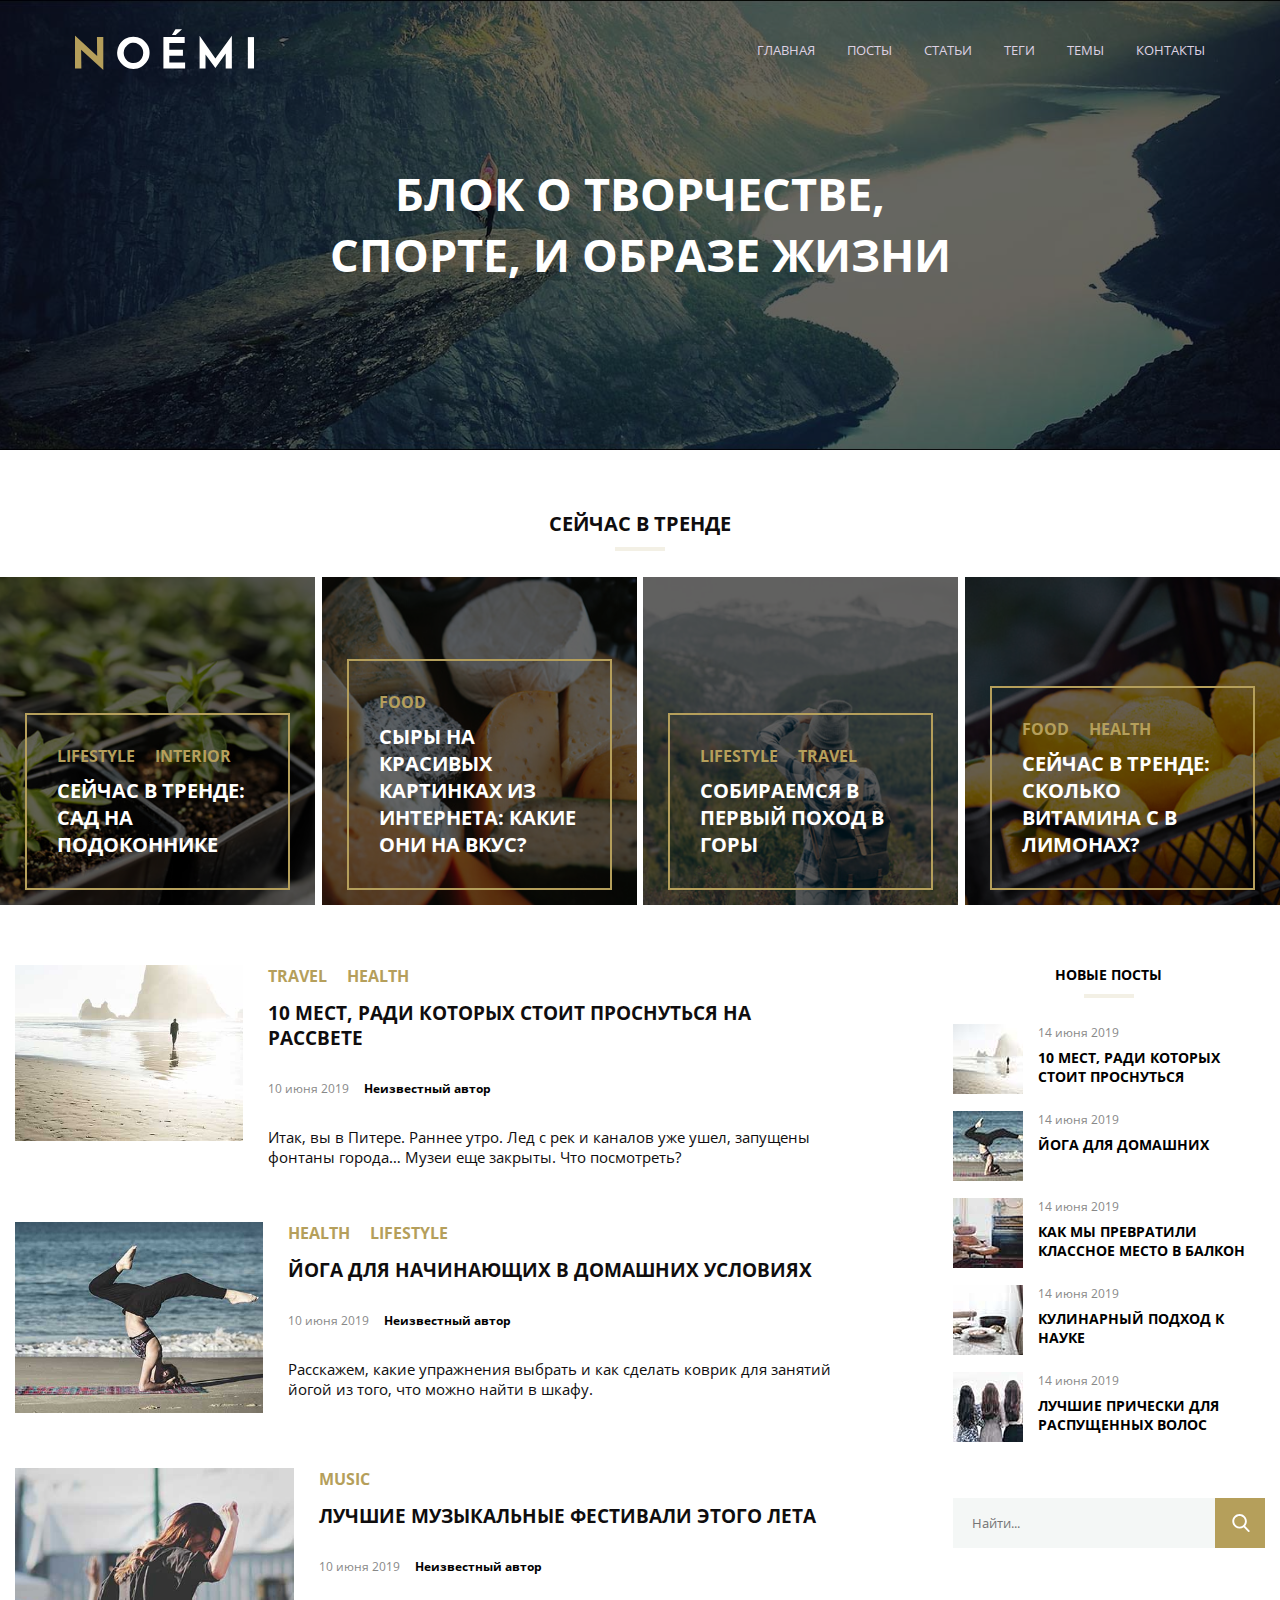
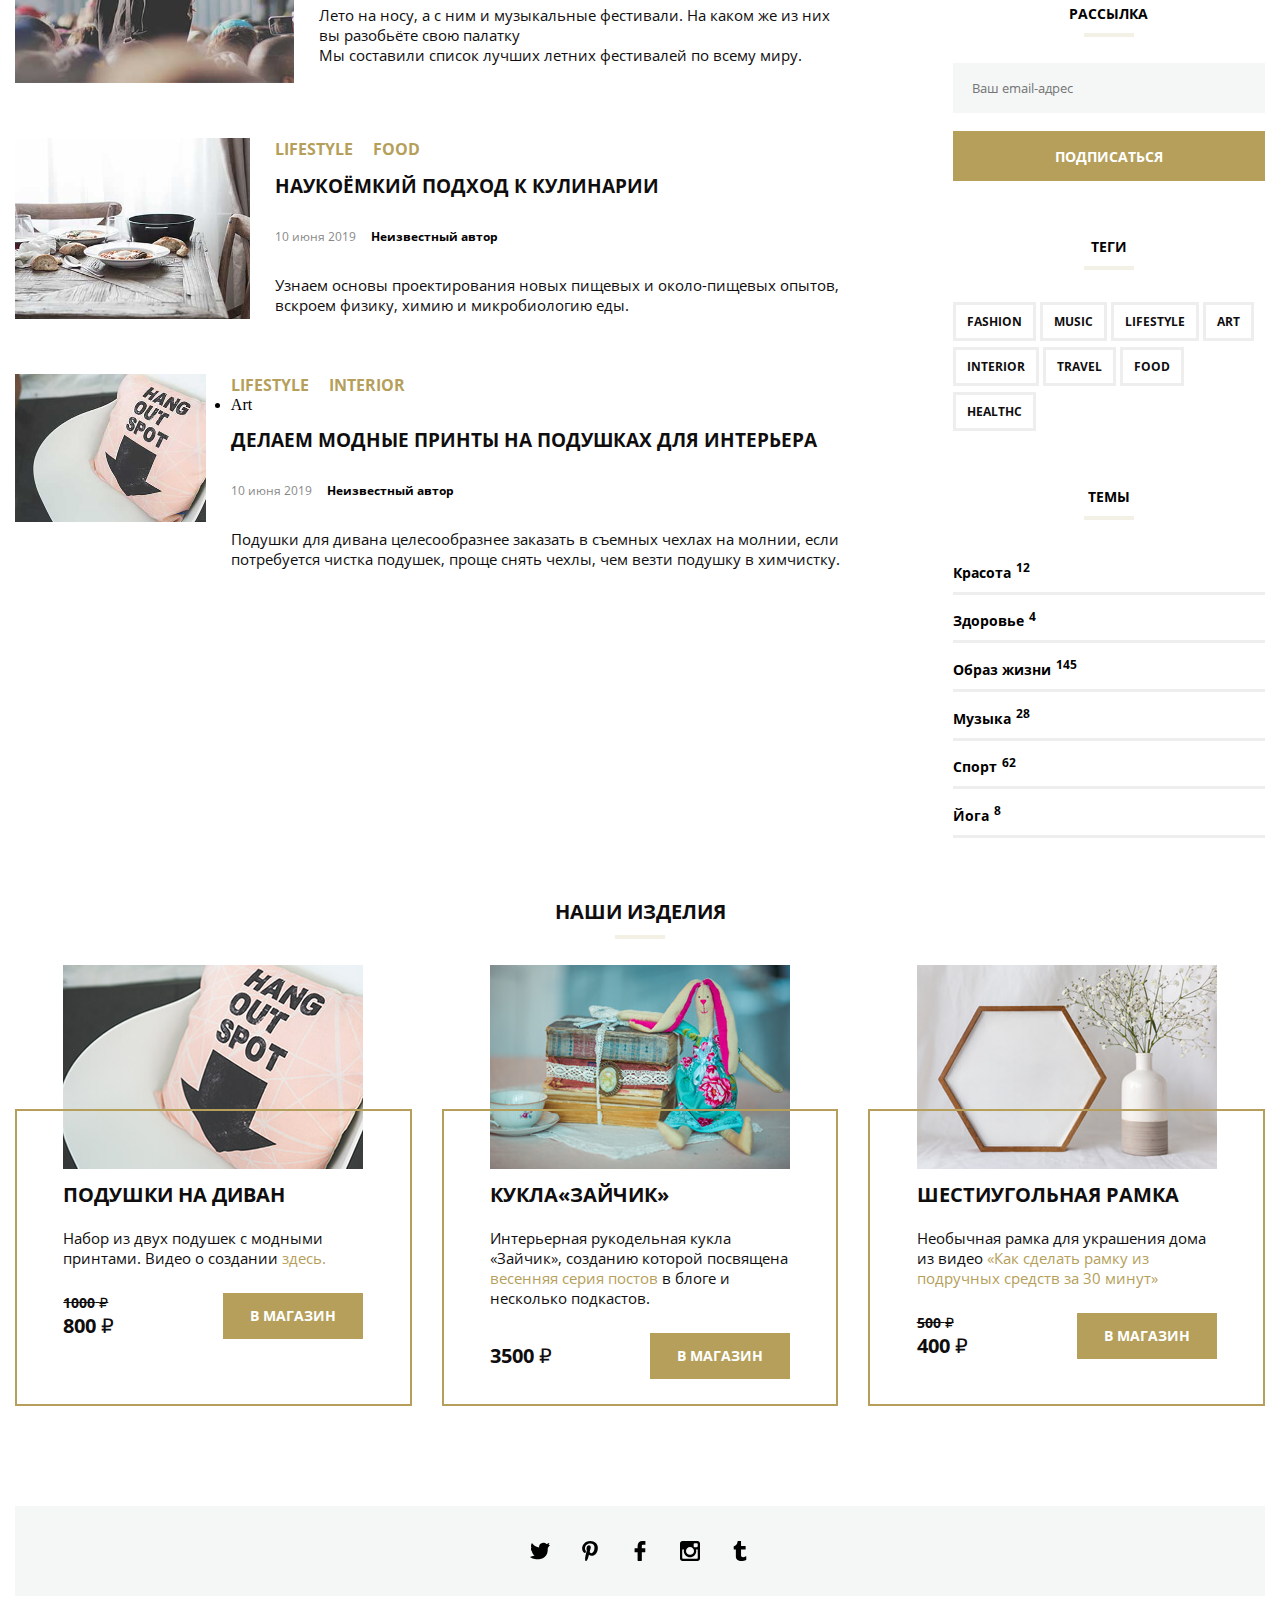
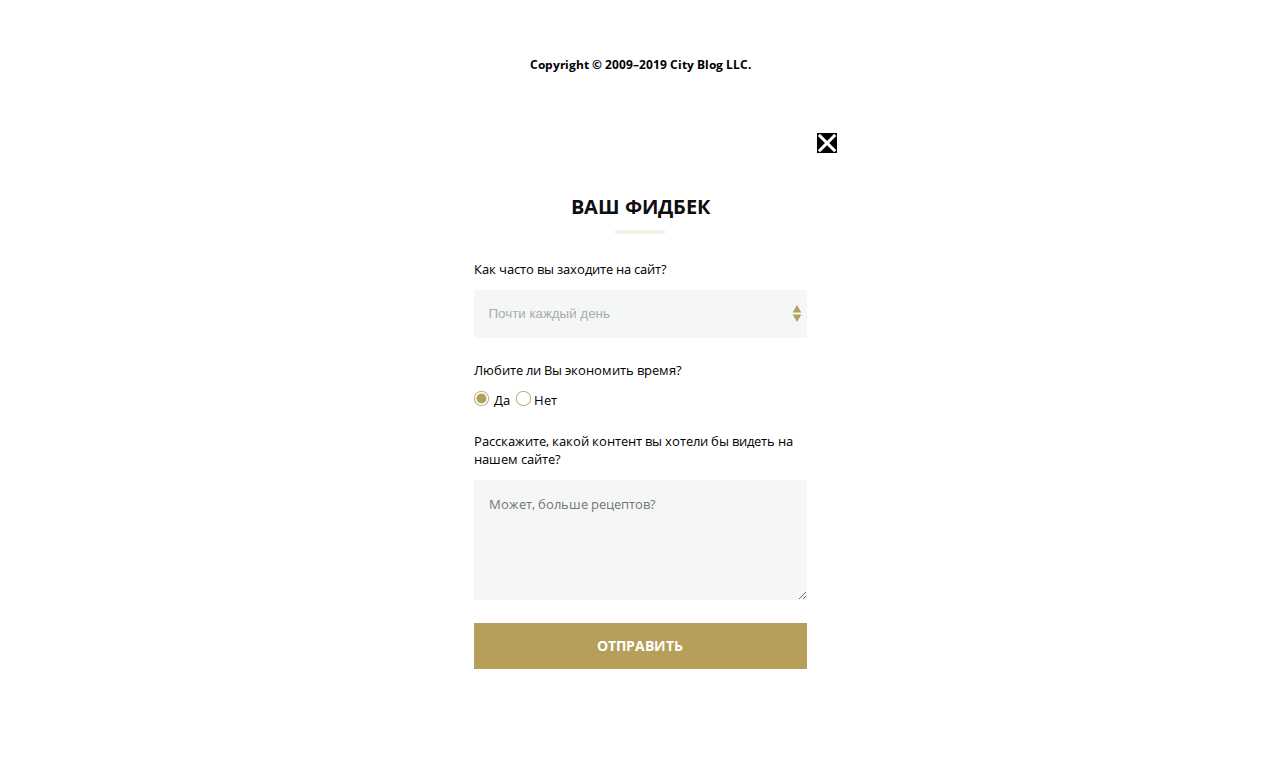
==== диплом 2/index.html @ 2583f7c3 "mq-diplom" ====
<!DOCTYPE html>
<html lang="en">
<head>
  <meta charset="UTF-8">
  <meta name="viewport" content="width=device-width, initial-scale=1.0">
  <title>Diplom-mq</title>
  <link rel="stylesheet" href="css/style.css">
</head>
<body>
  <header class="header">
    <div class="container">
      <div class="container-menu">
        <img src="svg/noemi-logo.svg" class="header-logo" alt>
        <nav class="menu">


          <ul class="menu-list">
            <li class="menu-list-item">
              <a class="menu-link" href="#0">Главная</a>
            </li>
            <li class="menu-list-item">
              <a class="menu-link" href="#0">Посты</a>
            </li>
            <li class="menu-list-item">
              <a class="menu-link" href="#0">Статьи</a>
            </li>
            <li class="menu-list-item">
              <a class="menu-link" href="#0">Теги</a>
            </li>
            <li class="menu-list-item">
              <a class="menu-link" href="#0">Темы</a>
            </li>
            <li class="menu-list-item">
              <a class="menu-link" href="#0">Контакты</a>
            </li>
          </ul>
                    <button class="hamb" type="button">
            <span class="hamb-line"></span>
            гамбургер
          </button>
          <button class="close" type="button">close</button>
        </nav>
      </div>
      <h1 class="header-title">Блок о творчестве, спорте, и образе жизни</h1>
    </div>
  </header>
  <div class="page">
    <section class="section-trends">
      <header class="section-header-trends">
        <h2 class="title section-title">Сейчас в тренде</h2>
      </header>
      <div class="section-body">
        <article class="trend trend-one">
          <div class="content-trends">
            <header class="frame-trends">
              <ul class="category">
                <li class="category-item"><a href="#0">Lifestyle</a></li>
                <li class="category-item"><a href="#0">Interior</a></li>
              </ul>
              <h3 class="title-trends"><a href="#0">Сейчас в тренде: сад на подоконнике</a></h3>
            </header>
          </div>
        </article>
        <article class="trend trend-two">
          <div class="content-trends">
            <header class="frame-trends">
              <ul class="category">
                <li class="category-item"><a href="#0">Food</a></li>
              </ul>
              <h3 class="title-trends"><a href="#0">Сыры на красивых картинках из интернета: какие они на вкус?</a></h3>
            </header>
          </div>
        </article>
        <article class="trend trend-three">
          <div class="content-trends">
            <header class="frame-trends">
              <ul class="category">
                <li class="category-item"><a href="#0">Lifestyle</a></li>
                <li class="category-item"><a href="#0">Travel</a></li>
              </ul>
              <h3 class="title-trends"><a href="#0">Собираемся в первый поход в горы</a></h3>
            </header>
          </div>
        </article>
        <article class="trend trend-four">
          <div class="content-trends">
            <header class="frame-trends">
              <ul class="category">
                <li class="category-item"><a href="#0">Food</a></li>
                <li class="category-item"><a href="#0">Health</a></li>
              </ul>
              <h3 class="title-trends"><a href="#0">Сейчас в тренде: сколько витамина с в лимонах?</a></h3>
            </header>
          </div>
        </article>
      </div>
    </section>
    <div class="container-main container">
    <main class="main">
      <div class="list-posts">
        <article class="post">
          <div class="post-thumb">
            <img src="images/last-post1.jpg" alt="Отдых">
          </div>
          <div class="content">
            <header class="frame">
              <ul class="category">
                <li class="category-item"><a href="#0">Travel</a></li>
                <li class="category-item"><a href="#0">Health</a></li>
              </ul>
              <h3 class="article-title"><a href="#0">10 мест, ради которых стоит проснуться на рассвете</a></h3>
              <div class="frame-data"><time datetime="2019-06-10">10 июня 2019</time>
                <address class="article-author">Неизвестный автор</address>
              </div>
            </header>
            <div class="information">
              <p> Итак, вы в Питере. Раннее утро. Лед с рек и каналов уже ушел, запущены фонтаны города… Музеи еще закрыты. Что посмотреть?
              </p>
            </div>
          </div>
        </article>
        <article class="post">
          <div class="post-thumb">
            <img src="images/last-post2.jpg" alt="Йога">
          </div>
          <div class="content">
            <header class="frame">
              <ul class="category">
                <li class="category-item"><a href="#0">Health</a></li>
                <li class="category-item"><a href="#0">Lifestyle</a></li>
              </ul>
              <h3 class="article-title"><a href="#0">Йoга для начинающих в домашних условиях</a></h3>
              <div class="frame-data"><time datetime="2019-06-10">10 июня 2019</time>
                <address class="article-author">Неизвестный автор</address>
              </div>
            </header>
            <div class="information">
              <p> Расскажем, какие упражнения выбрать и как сделать коврик для занятий йогой из того, что можно найти в шкафу.
              </p>
            </div>
          </div>
        </article>
        <article class="post">
          <div class="post-thumb">
            <img src="images/last-post3.jpg" class="main-img" alt="Фестивали">
          </div>
          <div class="content">
            <header class="frame">
              <ul class="category">
                <li class="category-item"><a href="#0">Music</a></li>
              </ul>
              <h3 class="article-title"><a href="#0">Лучшие музыкальные фестивали этого лета</a></h3>
              <div class="frame-data"><time datetime="2019-06-10">10 июня 2019</time>
                <address class="article-author">Неизвестный автор</address>
              </div>
            </header>
            <div class="information">
              <p> Лето на носу, а с ним и музыкальные фестивали. На каком же из них вы разобьёте свою палатку
              </p>
              <p>Мы составили список лучших летних фестивалей по всему миру.</p>
            </div>
          </div>
        </article>
        <article class="post">
          <div class="post-thumb">
            <img src="images/last-post4.jpg" alt="Кулинария">
          </div>
          <div class="content">
            <header class="frame">
              <ul class="category">
                <li class="category-item"><a href="#0">Lifestyle</a></li>
                <li class="category-item"><a href="#0">Food</a></li>
              </ul>
              <h3 class="article-title"><a href="#0">Наукоёмкий подход к кулинарии</a></h3>
              <div class="frame-data"><time datetime="2019-06-10">10 июня 2019</time>
                <address class="article-author">Неизвестный автор</address>
              </div>
            </header>
            <div class="information">
              <p> Узнаем основы проектирования новых пищевых и около-пищевых опытов, вскроем физику, химию и микробиологию еды.
              </p>
            </div>
          </div>
        </article>
        <article class="post">
          <div class="post-thumb">
            <img src="images/last-post5.jpg" alt="Принты">
          </div>
          <div class="content">
            <header class="frame">
              <ul class="category">
                <li class="category-item"><a href="#0">Lifestyle</a></li>
                <li class="category-item"><a href="#0">Interior</a></li>
                <li ><a href="#0">Art</a></li>
              </ul>
              <h3 class="article-title"><a href="#0">Делаем модные принты на подушках для интерьера</a></h3>
              <div class="frame-data"><time datetime="2019-06-10">10 июня 2019</time>
                <address class="article-author">Неизвестный автор</address>
              </div>
            </header>
            <div class="information">
              <p> Подушки для дивана целесообразнее заказать в съемных чехлах на молнии, если потребуется чистка подушек, проще снять чехлы, чем везти подушку в химчистку.
              </p>
            </div>
          </div>
        </article>
      </div>
    </main>
    <aside class="sidebar">
      <div class="latest-post">
        <section class="last-posts">
          <h2>Новые посты</h2>
          <article class="last-post">
            <div class="post-img"> 
              <img src="images/2.jpg" alt="10 мест">
            </div>
            <div class="post-content">
              <div class="data-post"><time datetime="2019-06-14">14 июня 2019</time></div>
              <h3><a href="#0">10 мест, ради которых стоит проснуться</a></h3>
            </div>
          </article>
          <article class="last-post">
            <div class="post-img"> 
              <img src="images/151.jpg" alt="йога">
            </div>
            <div class="post-content">
              <div class="data-post"><time datetime="2019-06-14">14 июня 2019</time></div>
              <h3><a href="#0">Йога для домашних</a></h3>
            </div>
          </article>
          <article class="last-post">
            <div class="post-img">
              <img src="images/45.jpg" alt="балкон">
            </div>
            <div class="post-content">
              <div class="data-post"><time datetime="2019-06-14">14 июня 2019</time></div>
              <h3><a href="#0">как мы превратили классное место в балкон</a></h3>
            </div>
          </article>
          <article class="last-post">
            <div class="post-img">
              <img src="images/501.jpg" alt="кулинария">
            </div>
            <div class="post-content">
              <div class="data-post"><time datetime="2019-06-14">14 июня 2019</time></div>
              <h3><a href="#0">Кулинарный подход к науке</a></h3>
            </div>
          </article>
          <article class="last-post">
            <div class="post-img">
              <img src="images/7.jpg" alt="прически">
            </div>
            
            <div class="post-content">
              <div class="data-post"><time datetime="2019-06-14">14 июня 2019</time></div>
              <h3><a href="#0">Лучшие прически для распущенных волос</a></h3>
            </div>
          </article>
          <div class="widgets">
            <form class="button-search">
              <div class="button-search-one">
                <label class="field-group">
                  <span class="visually-hidden">
                    Поиск
                  </span>
                  <input class="field" type="search" placeholder="Найти..." required>
                </label>
              </div>
              <div class="button-search-one form-actions">
                <button class="button" type="submit"><span class="visually-hidden">Поиск</span></button>
              </div>
            </form>
          </div>
        </section>
        <section class="subscribe">
          <h2>Рассылка</h2>
          <form class="button-subscribe">
            <div class="button-subscribe-email">
              <label class="field-group">
                <span class="visually-hidden">
                  Введите электронную почту и подпишитесь!
                </span>
                <input type="email" class="field-email" placeholder="Ваш email-адрес" required>
              </label>
            </div>
            <div class="button-subscribe-email form-actions">
              <button class="submit">Подписаться<span class="visually-hidden">Подписаться</span></button>
            </div>
          </form>
        </section>
        <section class="tags">
          <h2>Теги</h2>
          <ul class="tags-list">
            <li class="tag-item"><a class="tag" href="#0">fashion</a></li>
            <li class="tag-item"><a class="tag" href="#0">music</a></li>
            <li class="tag-item"><a class="tag" href="#0">lifestyle</a></li>
            <li class="tag-item"><a class="tag" href="#0">art</a></li>
            <li class="tag-item"><a class="tag" href="#0">interior</a></li>
            <li class="tag-item"><a class="tag" href="#0">travel</a></li>
            <li class="tag-item"><a class="tag" href="#0">food</a></li>
            <li class="tag-item"><a class="tag" href="#0">healthc</a></li>
          </ul>
        </section>
        <section class="categories">
          <h2>темы</h2>
          <ul class="categories-list">
            <li class="categories-list-item">
              <a class="categories-link" href="#0">Красота<sup>12</sup></a>
            </li>
            <li class="categories-list-item">
              <a class="categories-link" href="#0">Здоровье<sup>4</sup></a>
            </li>
            <li class="categories-list-item">
              <a class="categories-link" href="#0">Образ жизни<sup>145</sup></a>
            </li>
            <li class="categories-list-item">
              <a class="categories-link" href="#0">Музыка<sup>28</sup></a>
            </li>
            <li class="categories-list-item">
              <a class="categories-link" href="#0">Спорт<sup>62</sup></a>
            </li>
            <li class="categories-list-item">
              <a class="categories-link" href="#0">Йога<sup>8</sup></a>
            </li>
          </ul>
        </section>
      </div>
    </aside>
    </div>
    <div class="shop-bar">
      <section class="section">
        <header class="section-header">
        <h2 class="title section-title">Наши изделия</h2>
        </header>
        <div class="section-shops container">
          <article class="shop">
            <picture class="img-shop">
              <source srcset="images/shop-item-mobile1.jpg" media="(max-width: 768px)"> 
              <source srcset="images/shop-item-tablet1.jpg" media="(max-width: 1199px)">
              <img class="shop-picture" src="images/shop-item-desk1.jpg" alt="Подушки">
            </picture>
            <div class="frame-shop">
              <div class="shop-body">
                <div class="shop-content">
                  <h3 class="shop-title">Подушки на диван</h3>
                  <div class="shop-information">
                    <p>Набор из двух подушек с модными принтами. Видео о создании <a class="shop-description" href="#0">здесь.</a></p>
                  </div>
                </div>
                <footer class="shop-footer">
                  <div class="shop-prices">
                    <div class="shop-price-old">
                      <span class="shop-price-value">1000</span>
                      <span class="shop-rub">₽</span>
                    </div>
                    <div class="shop-price">
                      <span class="shop-price-value">800</span>
                      <span class="shop-rub">₽</span>
                    </div>
                  </div>
                  <button class="shop-button" type="button">В магазин</button> 
                </footer>
              </div>
            </div>
          </article>
          <article class="shop">
            <picture class="img-shop">
              <source srcset="images/shop-item-mobile2.jpg" media="(max-width: 768px)">
              <source srcset="images/shop-item-tablet2.jpg" media="(max-width: 1199px)">
              <img  class="shop-picture" src="images/shop-item-desk2.jpg" alt="Кукла">
            </picture>
            <div class="frame-shop">
              <div class="shop-body">
                <div class="shop-content">
                  <h3 class="shop-title">Кукла«Зайчик»</h3>
                  <div class="shop-information">
                    <p>Интерьерная рукодельная кукла «Зайчик», созданию которой посвящена <a class="shop-description" href="#0">весенняя серия постов</a> в блоге и несколько подкастов.</p>
                  </div>
                </div>
                <footer class="shop-footer">
                  <div class="shop-prices">
                    <div class="shop-price">
                      <span class="shop-price-value">3500</span>
                      <span class="shop-rub">₽</span>
                    </div>
                  </div>
                  <button class="shop-button" type="button">В магазин</button> 
                </footer>
              </div>
            </div>
          </article>
          <article class="shop">
            <picture class="img-shop">
              <source srcset="images/shop-item-mobile3.jpg" media="(max-width: 768px)">
              <source srcset="images/shop-item-tablet3.jpg" media="(max-width: 1199px)">
              <img src="images/shop-item-desk3.jpg" alt="Рамка">
            </picture>
            <div class ="frame-shop">
              <div class="shop-body">
                <div class="shop-content">
                  <h3 class="shop-title">Шестиугольная рамка</h3>
                  <div class="shop-information">
                    <p>Необычная рамка для украшения дома из видео <a class="shop-description" href="#0">«Как сделать рамку из подручных средств за 30 минут»</a></p>
                </div>
              </div>
                <footer class="shop-footer">
                  <div class="shop-prices">
                    <div class="shop-price-old">
                      <span class="shop-price-value">500</span>
                      <span class="shop-rub">₽</span>
                    </div>
                    <div class="shop-price">
                      <span class="shop-price-value">400</span>
                      <span class="shop-rub">₽</span>
                    </div>
                  </div>
                  <button class="shop-button" type="button">В магазин</button> 
                </footer>
              </div>
            </div>
          </article>
        </div>
      </section>
  </div>
  <footer class="footer-bar container">
    <address class="kontact">
      <ul class="socials">
        <li class="socials-item">
          <a href="#0" class="socials-link socials-link-twitter">
            <span class="socials-link-text">twitter</span>
          </a>
        </li>
        <li class="socials-item">
          <a href="#0" class="socials-link socials-link-painterest">
            <span class="socials-link-text">painterest</span>
          </a>
        </li>
        <li class="socials-item">
          <a href="#0" class="socials-link socials-link-facebook">
            <span class="socials-link-text">facebook</span>
          </a>
        </li>
        <li class="socials-item">
          <a href="#0" class="socials-link socials-link-instagram">
            <span class="socials-link-text">instagram</span>
          </a>
        </li>
        <li class="socials-item">
          <a href="#0" class="socials-link socials-link-tumblr">
            <span class="socials-link-text">tumblr</span>
          </a>
        </li>
      </ul>
    </address>
    <div class="sait">
      <span class="info-sait">Copyright © 2009–2019 City Blog LLC.</span>
    </div>
  </footer>
  <script src="script.js"></script>
  <div class="popup">
    <header>
      <h2 class="title section-title">Ваш фидбек</h2>
    </header>
    <form class="form">
      <div class="form-group">
        <label class="select-group">
          <span class="field-label">Как часто вы заходите на сайт?</span>
          <select class="select-item">
            <option value="every" selected>Почти каждый день</option>
            <option class="visually-hidden" value="rarely">Редко</option>
            <option value="never">Никогда</option> 
          </select>
        </label>
      </div>
      <div class="form-group">
          <span class="field-label">Любите ли Вы экономить время?</span>
          <label class="agree">Да<input  class="visually-hidden" type="radio" name="time" value="yes" checked></label> 
          <label class="desagree">Нет<input class="visually-hidden" type="radio" name="time" value="no"></label>
      </div>
      <div class="form-group">
        <label class="field-group">
          <span class="field-label">Расскажите, какой контент вы хотели бы видеть на нашем сайте?</span>
          <textarea class="field-input textarea" placeholder="Может, больше рецептов?" required></textarea>
        </label>
      </div>
      <div class="form-group form-actions">
        <button class="button-popup button-submit" type="submit">Отправить</button>
      </div>
    </form>
  </div>
</body>
</html>
---- диплом 2/css/style.css ----
* {
  box-sizing: border-box;
}

@font-face {
  font-family: opensans-bold;
  src: url(../fonts/OpenSans-Bold.ttf), url(../fonts/OpenSans-Bold.woff), url(../fonts/OpenSans-Bold.woff2);
  font-weight: 400;
  font-style: normal;
}

@font-face {
  font-family: opensans-regular;
  src: url(../fonts/OpenSans-Regular.ttf), url(../fonts/OpenSans-Regular.woff), url(../fonts/OpenSans-Regular.woff2);
  font-weight: 400;
  font-style: normal;
}

a {
  color: inherit;
  text-decoration: none;
}

body {
  margin: 0;
}

img {
  display: block;
  height: auto;
  max-width: 100%;
}

ul {
  padding-left: 0;
  margin: 0;
  padding-top: 0;
}



/* header */

.header {
  background-image: url(../images/banner-bg.jpg);
  background-repeat: no-repeat;
  background-position: center center;
  background-size: cover;
  position: relative;
  min-height: 450px;
  padding-top: 29px;
  color: #ffffff;
}

.container {
  max-width: 1660px;
  margin: 0 auto;
}

.header::after {
  content: "";
  position: absolute;
  left: 0;
  right: 0;
  top: 0;
  bottom: 0;
  background-color: #000000;
  opacity: 0.60;
}

.container-menu {
  padding-left: 20px;
  padding-right: 20px;
  margin-left: auto;
  margin-right: auto;
  display: flex;
  flex-wrap: wrap;
  justify-content: space-between;
  align-items: center;
  position: relative;
  z-index: 999;
  max-width: 1170px;
}

.header-title {
  padding-top: 63px;
  margin-left: auto;
  margin-right: auto;
  text-align: center;
  text-transform: uppercase;
  font-family: opensans-bold, Arial, sans-serif;
  position: relative;
  z-index: 999;
  font-size: 45px;
  width: 686px;
  color: #ffffff;
}

.header-logo {
  width: 179px;
  height: 41px;
}

.menu-list-item:nth-child(n + 2) {
  margin-left: 32px;
}

.menu-list {
  display: flex;
  flex-wrap: wrap;
  list-style-type: none;
}

.menu-link {
  text-decoration: none;
  color: #ded2e4;
  font-size: 13px;
  font-family: opensans-regular, Arial, sans-serif;
  text-transform: uppercase;
}

.menu-link:hover {
  text-decoration: underline;
}

/* trends */

.section-body {
  display: flex;
  flex-wrap: wrap;
  padding: 0;
  max-width: 100%;
}

.section-title {
  text-transform: uppercase;
  text-align: center;
  justify-content: center;
  align-items: center;
  margin: 0;
  margin-bottom: 40px;
  position: relative;
  font-family: opensans-bold, Arial, sans-serif;
  font-size: 20px;
  color: #0f0d0e;
  font-family: opensans-bold, Arial, sans-serif;
}

.trend {
  position: relative;
  box-sizing: border-box;
  max-width: 100%;
  background-color: rgb(255, 255, 255);
  background-size: cover;
  background-repeat: no-repeat;
  background-position: center center;
  min-height: 328px;
}

.content-trends {
  position: absolute;
  bottom: 0;
}

.frame-trends {
  position: relative;
  z-index: 999;
  box-sizing: border-box;
  border: 2px solid #b59f5b;
  padding: 30px;
  margin: auto 25px 15px 25px;

}

.title-trends {
  display: inline-block;
  list-style-type: none;
  text-transform: uppercase;
  margin: 0;
  padding-top: 10px;
  color: #ffffff;
  font-size: 20px;
  font-family: opensans-bold, Arial, sans-serif;
}

.section-title {
  padding-top: 60px;
  font-size: 20px;
}



.trend-one {
  background-image: url(../images/trend1.jpg);
}

.trend-two {
  background-image: url(../images/trend2.jpg);
}

.trend-three {
  background-image: url(../images/trend3.jpg);
}

.trend-four {
  background-image: url(../images/trend4.jpg);
}

.trend::after {
  content: "";
  position: absolute;
  left: 0;
  right: 0;
  top: 0;
  bottom: 0;
  background-color: #000000;
  opacity: 0.60;
}



/* post-list */

.container {
  margin: 0 auto;
}

.container-main {
  display: flex;
  padding-top: 60px;
}

.main {
  flex: 1;
  margin-right: 110px;
}

.post {
  display: flex;
}

.category-item:nth-child(n+2) {
  margin-left: 16px;
}

.category-item {
  display: inline-block;
  list-style-type: none;
  text-transform: uppercase;
  color: #b59f5b;
  font-family: opensans-bold, Arial, sans-serif;
}

.category-item:hover {
  text-decoration: underline;
}

.article-title {
  text-transform: uppercase;
  color: #0f0d0e;
  font-family: opensans-bold, Arial, sans-serif;
  margin: 0;
  padding-top: 13px;
  padding-bottom: 30px;
}

.article-title:hover {
  color: #b59f5b;
}

.frame-data {
  display: flex;
  font-size: 12px;
  padding-bottom: 30px;
}

time {
  color: #888888;
  font-family: opensans-regular, Arial, sans-serif;
}

.article-author {
  font-style: normal;
  margin-left: 15px;
  font-family: opensans-bold, Arial, sans-serif;
}

p {
  margin-top: 0;
  margin-bottom: 0;
  color: #0f0d0e;
  font-size: 15px;
  font-family: opensans-regular, Arial, sans-serif;
}

/* sidebar */

.sidebar {
  width: 25%;
}

.last-post {
  display: flex;
}

.last-post:not(:last-child) {
  margin-bottom: 17px;
}

.post-img {
  margin-right: 15px;
}

.post-content {
  flex: 1;
}

.last-posts>h2,
.subscribe>h2,
.tags>h2,
.categories>h2 {
  text-transform: uppercase;
  text-align: center;
  justify-content: center;
  align-items: center;
  margin: 0;
  margin-bottom: 40px;
  position: relative;
  font-size: 14px;
  font-family: opensans-bold, Arial, sans-serif;
}

.last-posts>h2:nth-child(n+2),
.subscribe>h2,
.tags>h2,
.categories>h2 {
  margin-top: 56px;
}

.last-posts>h2::after,
.subscribe>h2::after,
.tags>h2::after,
.categories>h2::after,
.section-title::after {
  content: "";
  display: block;
  width: 50px;
  height: 4px;
  position: absolute;
  left: 50%;
  margin-top: 10px;
  margin-left: -25px;
  background-color: #e1d9bd;
  opacity: 0.40;
}

.post-content>h3 {
  text-transform: uppercase;
  margin: 0;
  font-size: 14px;
  font-family: opensans-bold, Arial, sans-serif;
}

.post-content>h3:hover {
  color: #b59f5b;
}

.data-post {
  margin-bottom: 7px;
  font-size: 12px;
}

.widgets {
  margin-top: 56px;
}

.field {
  box-sizing: border-box;
  width: 100%;
  height: 50px;
  padding: 10px 19px;
  background-color: #f4f7f6;
  border: none;
  font-size: 13px;
  font-family: opensans-regular, Arial, sans-serif;
}

.field:focus {
  outline-color: #b59f5b;
}

.button-search {
  position: relative;
}

.button {
  box-sizing: border-box;
  width: 50px;
  height: 50px;
  background-image: url(../svg/search.svg);
  background-size: 18px;
  background-repeat: no-repeat;
  background-position: right 15px center;
  background-color: #b59f5b;
  border: none;
  position: absolute;
  right: 0;
  bottom: 0;
}

.button:hover {
  background-color: #000000;
}

.visually-hidden {
  width: 1px;
  height: 1px;
  clip: rect(1px, 1px, 1px, 1px);
  position: absolute;
}

.field-email {
  box-sizing: border-box;
  width: 100%;
  height: 50px;
  padding: 10px 19px;
  background-color: #f4f7f6;
  border: none;
  font-size: 13px;
  font-family: opensans-regular, Arial, sans-serif;
}

.field-email:focus {
  outline-color: #b59f5b;
}

.submit {
  margin-top: 18px;
  box-sizing: border-box;
  width: 100%;
  height: 50px;
  background-color: #b59f5b;
  border: none;
  font-size: 14px;
  text-transform: uppercase;
  color: #ffffff;
  font-family: opensans-bold, Arial, sans-serif;
}

.submit:hover {
  box-sizing: border-box;
  height: 55px;
}

.tag-item {
  text-transform: uppercase;
  list-style-type: none;
  display: inline-flex;
  text-align: center;
  color: #0f0d0e;
  font-size: 12px;
  font-family: opensans-bold, Arial, sans-serif;
}

.tag {
  border: 3px solid #eeeeee;
  box-sizing: border-box;
  background-color: white;
  padding: 8px 11px;
}

.tag-item:nth-child(n+4) {
  margin-top: 6px;
}

.tag-item:hover {
  border: 4px solid #b59f5b;
}

.categories-list-item {
  padding-bottom: 10px;
  border-bottom: 3px solid #eeeeee;
  padding-top: 13px;
}

.categories-link:hover {
  color: #b59f5b;
}

.categories-link {
  text-decoration: none;
  font-size: 14px;
  font-family: opensans-bold, Arial, sans-serif;
}

.categories-list {
  list-style-type: none;
}

sup {
  padding-left: 5px;
  font-size: 12px;
}

/* shop */

.section-shops {
  display: flex;

}

.shop {
  display: flex;
  flex-direction: column;
  width: calc(100% / 3);
}



.img-shop {
  margin-left: auto;
  margin-right: auto;
  margin-bottom: 40px;
}

.shop-body {
  max-width: 300px;
  margin-left: auto;
  margin-right: auto;
}

.frame-shop {
  flex: 1;
  display: flex;
  flex-direction: column;
  transform: translateY(-100px);
  border: 2px solid #b59f5b;
  padding: 50px 20px 25px 20px;
}

.img-shop {
  background-color: #ffffff;
}

.shop-title {
  color: #0f0d0e;
  text-transform: uppercase;
  font-size: 20px;
  font-family: opensans-bold, Arial, sans-serif;
}

.shop-information {
  margin-bottom: 25px;
  margin-top: 10px;
  font-size: 15px;
  font-family: opensans-regular, Arial, sans-serif;
}

.shop-description:hover {
  text-decoration: underline;
}

.shop-description {
  color: #b59f5b;
}

.shop-price-old {
  font-size: 14px;
  text-decoration: line-through;
  color: #0f0d0e;
  font-family: opensans-bold, Arial, sans-serif;
}

.shop-price {
  font-size: 20px;
  color: #0f0d0e;
  font-family: opensans-bold, Arial, sans-serif;
}

.shop-button {
  font-size: 14px;
  text-transform: uppercase;
  width: 140px;
  min-height: 46px;
  background-color: #b59f5b;
  border: none;
  color: #ffffff;
  font-family: opensans-bold, Arial, sans-serif;
}

.shop-button:hover {
  background-color: #000000;
}

.shop-footer {
  display: flex;
  justify-content: space-between;
  align-items: center;
}

.socials {
  display: flex;
  list-style-type: none;
  margin: auto;
  justify-content: center;
  background-color: #f4f7f6;
}

.socials-link {
  display: flex;
  width: 20px;
  height: 20px;
  background-repeat: no-repeat;
  background-size: 20px;
  background-position: center;
  text-align: center;
}

.socials-link-twitter {
  background-image: url(../svg/004-twitter.svg);
}

.socials-link-painterest {
  background-image: url(../svg/001-pinterest.svg);
}

.socials-link-facebook {
  background-image: url(../svg/002-facebook-logo.svg);
}

.socials-link-instagram {
  background-image: url(../svg/005-instagram.svg);
}

.socials-link-tumblr {
  background-image: url(../svg/003-tumblr.svg);
}

.socials-link-text {
  position: absolute;
  width: 20px;
  height: 20px;
  clip: rect(1px, 1px, 1px, 1px);
}

.sait {
  display: flex;
  padding: 60px 0px;
  justify-content: center;
}

.info-sait {
  text-align: center;
  font-size: 12px;
  font-family: opensans-bold, Arial, sans-serif;
}

.socials {
  padding: 35px 0px;
}

.socials-item:nth-of-type(n+2) {
  margin-left: 30px;
}


/* post-list-desktop */
@media(min-width: 1200px) {

  .post-thumb {
    margin-right: 25px;
  }

  .hamb,
  .close {
    display: none;
  }

  .container {
    padding-left: 15px;
    padding-right: 15px;
  }

  .trend {
    width: 24.625%;
  }

  .trend:nth-of-type(n+2) {
    margin-left: 0.5%;
  }

  .post:not(:last-child) {
    margin-bottom: 55px;
  }

  .shop:nth-child(2) {
    margin-left: 30px;
    margin-right: 30px;
  }
}

/* tablet */
@media(min-width: 768px) and (max-width: 1199px) {

  .hamb {
    position: relative;
    font-size: 0;
    padding: 0;
    border: none;
    background-color: transparent;
    width: 40px;
    height: 40px;
  }

  .hamb-line {
    display: block;
    width: 100%;
    height: 2px;
    background-color: white;
  }

  .hamb-line::before {
    position: absolute;
    top: 5px;
    left: 0;
    content: "";
    display: block;
    width: 100%;
    height: 2px;
    background-color: white;
  }

  .hamb-line::after {
    position: absolute;
    bottom: 5px;
    left: 0;
    content: "";
    display: block;
    width: 100%;
    height: 2px;
    background-color: white;
  }

  .close {
    display: none;
  }

  .open {
    display: flex;
    align-items: center;
    justify-content: center;
    position: fixed;
    left: 0;
    top: 0;
    width: 100%;
    height: 100%;
    background-color: white;
  }

  .open a {
    color: white;
  }

  .open .header-logo {
    display: none;
  }

  .menu-list {
    display: none;
  }

  .open .menu-list {
    display: block;
  }

  .open .hamb {
    display: none;
  }

  .open .close {
    position: absolute;
    top: 30px;
    right: 30px;
    display: block;
  }

  .container {
    padding-left: 33px;
    padding-right: 33px;
  }

  .header {
    background-image: url(../images/banner-bg-tablet.jpg);
    background-repeat: no-repeat;
    background-position: center center;
    background-size: cover;
    position: relative;
    min-height: 450px;
    padding-top: 29px;
    color: #ffffff;
  }


  .header-logo {
    width: 158px;
    height: 36px;
  }

  .header-title {
    font-size: 40px;
    max-width: 615px;
  }

  .title {
    font-size: 18px;
    padding-top: 50px;
  }

  .trend {
    width: 49.5%;
    margin: 0px;
  }

  .title-trends {
    font-size: 17px;
  }

  .trend:nth-of-type(odd) {
    margin-right: 1%;
  }

  .trend:nth-of-type(n+3) {
    margin-top: 1%;
  }

  .frame-trends {
    margin: auto 20px 10px 20px;
    flex: 1;
  }

  .container-main {
    padding-top: 50px;
  }

  .article-title {
    font-size: 17px;
  }

  .post {
    display: block;
  }

  .post {
    margin-top: 15px;
    position: relative;
    margin-bottom: 35px;
  }

  .post::after {
    content: "";
    display: block;
    width: 100%;
    height: 4px;
    position: absolute;
    left: 30px;
    margin-top: 15px;
    margin-left: -30px;
    background-color: #eeeeee;
  }

  .sidebar {
    width: 38.74%;
  }

  .main {
    flex: 1;
    margin-right: 32px;
  }

  .post-thumb {
    margin: 0;
    margin-bottom: 15px;

  }

  .post:not(:last-child) {
    margin-bottom: 50px;
  }

  .section-shops {
    display: flex;
    flex-wrap: wrap;
  }

  .shop {
    display: flex;
    flex-direction: column;
    width: calc(100% / 2 - 30px);
  }

  .shop-title {
    font-size: 17px;
  }

  .frame-shop {
    margin: 15px;
  }

  .sait {
    padding: 50px 0px;
  }
}

/* mobile */

@media(min-width: 360px) and (max-width: 767px) {

  .hamb {
    position: relative;
    font-size: 0;
    padding: 0;
    border: none;
    background-color: transparent;
    width: 40px;
    height: 40px;
  }

  .hamb-line {
    display: block;
    width: 100%;
    height: 2px;
    background-color: white;
  }

  .hamb-line::before {
    position: absolute;
    top: 5px;
    left: 0;
    content: "";
    display: block;
    width: 100%;
    height: 2px;
    background-color: white;
  }

  .hamb-line::after {
    position: absolute;
    bottom: 5px;
    left: 0;
    content: "";
    display: block;
    width: 100%;
    height: 2px;
    background-color: white;
  }

  .close {
    display: none;
  }

  .open {
    display: flex;
    align-items: center;
    justify-content: center;
    position: fixed;
    left: 0;
    top: 0;
    width: 100%;
    height: 100%;
    background-color: white;
  }

  .open a {
    color: white;
  }

  .open .header-logo {
    display: none;
  }

  .menu-list {
    display: none;
  }

  .open .menu-list {
    display: block;
  }

  .open .hamb {
    display: none;
  }

  .open .close {
    position: absolute;
    top: 30px;
    right: 30px;
    display: block;
  }

  .container {
    padding-left: 15px;
    padding-right: 15px;
  }

  .header {
    background-image: url(../images/banner-mobile.jpg);
    background-repeat: no-repeat;
    background-position: center center;
    background-size: cover;
    position: relative;
    min-height: 638px;
    padding-top: 29px;
    color: #ffffff;
  }


  .header-logo {
    width: 269px;
    height: 61px;
    margin-left: auto;
    margin-right: auto;
  }

  .header {
    padding: 0;
    padding-top: 220px;
    min-height: 638px;
  }

  .header-title {
    font-size: 26px;
    max-width: 328px;
    padding-top: 30px;
  }

  .title {
    font-size: 16px;
    padding-top: 40px;
  }

  .container-main {
    display: block;
  }

  .trend {
    width: 100%;
    margin: 0px;
  }

  .title-trends {
    font-size: 16px;
  }

  .trend:not(:last-child) {
    margin-bottom: 1%;
  }

  .frame-trends {
    margin: auto 20px 25px 20px;
    flex: 1;
  }

  .container-main {
    display: block;
    padding-top: 40px;
  }

  .article-title {
    font-size: 16px;
  }

  .post {
    display: block;
  }

  .post {
    margin-top: 20px;
    position: relative;
    margin-bottom: 30px;
  }

  .post::after {
    content: "";
    display: block;
    width: 100%;
    height: 4px;
    position: absolute;
    left: 30px;
    margin-top: 15px;
    margin-left: -30px;
    background-color: #eeeeee;
  }

  .post-thumb {
    margin-right: 0px;
    margin-bottom: 15px;
  }

  .main {
    flex: 1;
    margin-right: 0px;
  }

  .article-title {
    margin: 0;
    padding-top: 15px;
    padding-bottom: 20px;
  }

  .frame-data {
    padding-bottom: 20px;
  }

  .sidebar {
    width: 100%;
  }

  .section-shops {
    display: block;
  }

  .shop {
    width: 100%;
  }

  .shop-title {
    font-size: 17px;
  }

  .sait {
    padding: 40px 0px;
  }
}

/* popup */
.popup {
  width: 393px;
  padding: 0px 30px 40px;
  background-color: white;
  margin-left: auto;
  margin-right: auto;
  margin-bottom: 40px;
  position: relative;
}

.popup::before {
  content: "";
  background-image: url(../svg/form-x.svg);
  background-size: 20px;
  width: 20px;
  height: 20px;
  display: block;
  position: absolute;
  top: 0;
  right: 0;
  background-color: black;
}

.select-item {
  margin: 0;
  width: 100%;
  height: 48px;
  display: inline-block;
  box-sizing: border-box;
  padding: 15px;
  background-image: url(../svg/form-arrows.svg);
  background-repeat: no-repeat;
  background-position: right 5px center;
  background-size: 10px;
  background-color: #f4f7f6;
  border: none !important;
  color: #a9acab;
  -webkit-appearance: none;
  -moz-appearance: none;
}

.select-item:focus {
  border: 1px solid #b59f5b;
}

.field-label {
  display: block;
  font-size: 13px;
  margin-bottom: 12px;
  font-family: opensans-regular, Arial, sans-serif;
}

.field-input {
  box-sizing: border-box;
  display: block;
  width: 100%;
  border: none;
  margin: 0;
  font-size: 13px;
  padding: 15px;
  height: 120px;
  background-color: #f4f7f6;
  color: a9acab;
  font-family: opensans-regular, Arial, sans-serif;
}

.form-group {
  margin-bottom: 23px;
}

.button-popup {
  font-size: 14px;
  text-transform: uppercase;
  width: 100%;
  min-height: 46px;
  background-color: #b59f5b;
  border: none;
  color: #ffffff;
  font-family: opensans-bold, Arial, sans-serif;
}

.agree {
  margin-left: 20px;
  position: relative;
  font-size: 13px;
  font-family: opensans-regular, Arial, sans-serif;
}

.desagree {
  margin-left: 20px;
  position: relative;
  font-size: 13px;
  font-family: opensans-regular, Arial, sans-serif;
}

.agree::before {
  content: "";
  background-image: url(../svg/form-circle.svg);
  background-repeat: no-repeat;
  background-size: 15px;
  display: block;
  position: absolute;
  width: 15px;
  height: 15px;
}

.desagree::before {
  content: "";
  background-image: url(../svg/form-empty-circle.svg);
  background-repeat: no-repeat;
  background-size: 15px;
  position: absolute;
  width: 15px;
  height: 15px;
  left: -18px;
  top: 0;
}
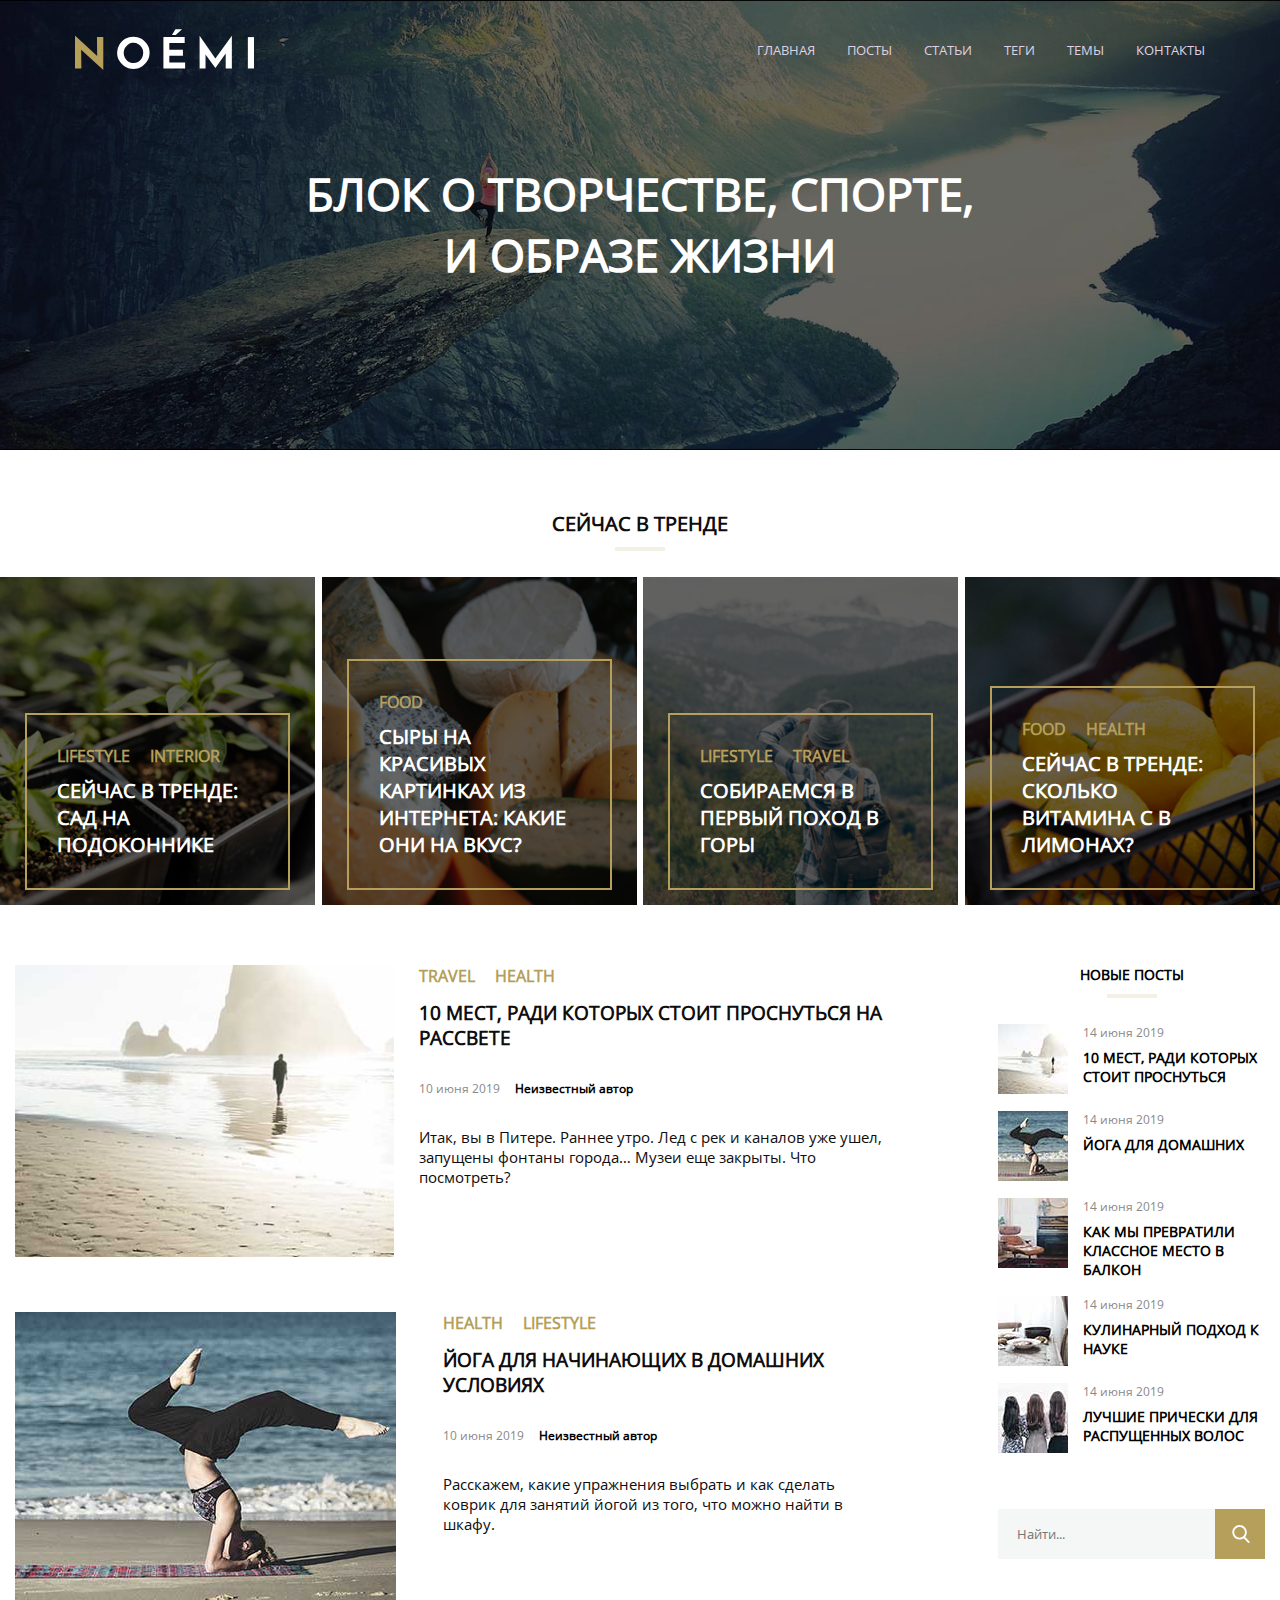
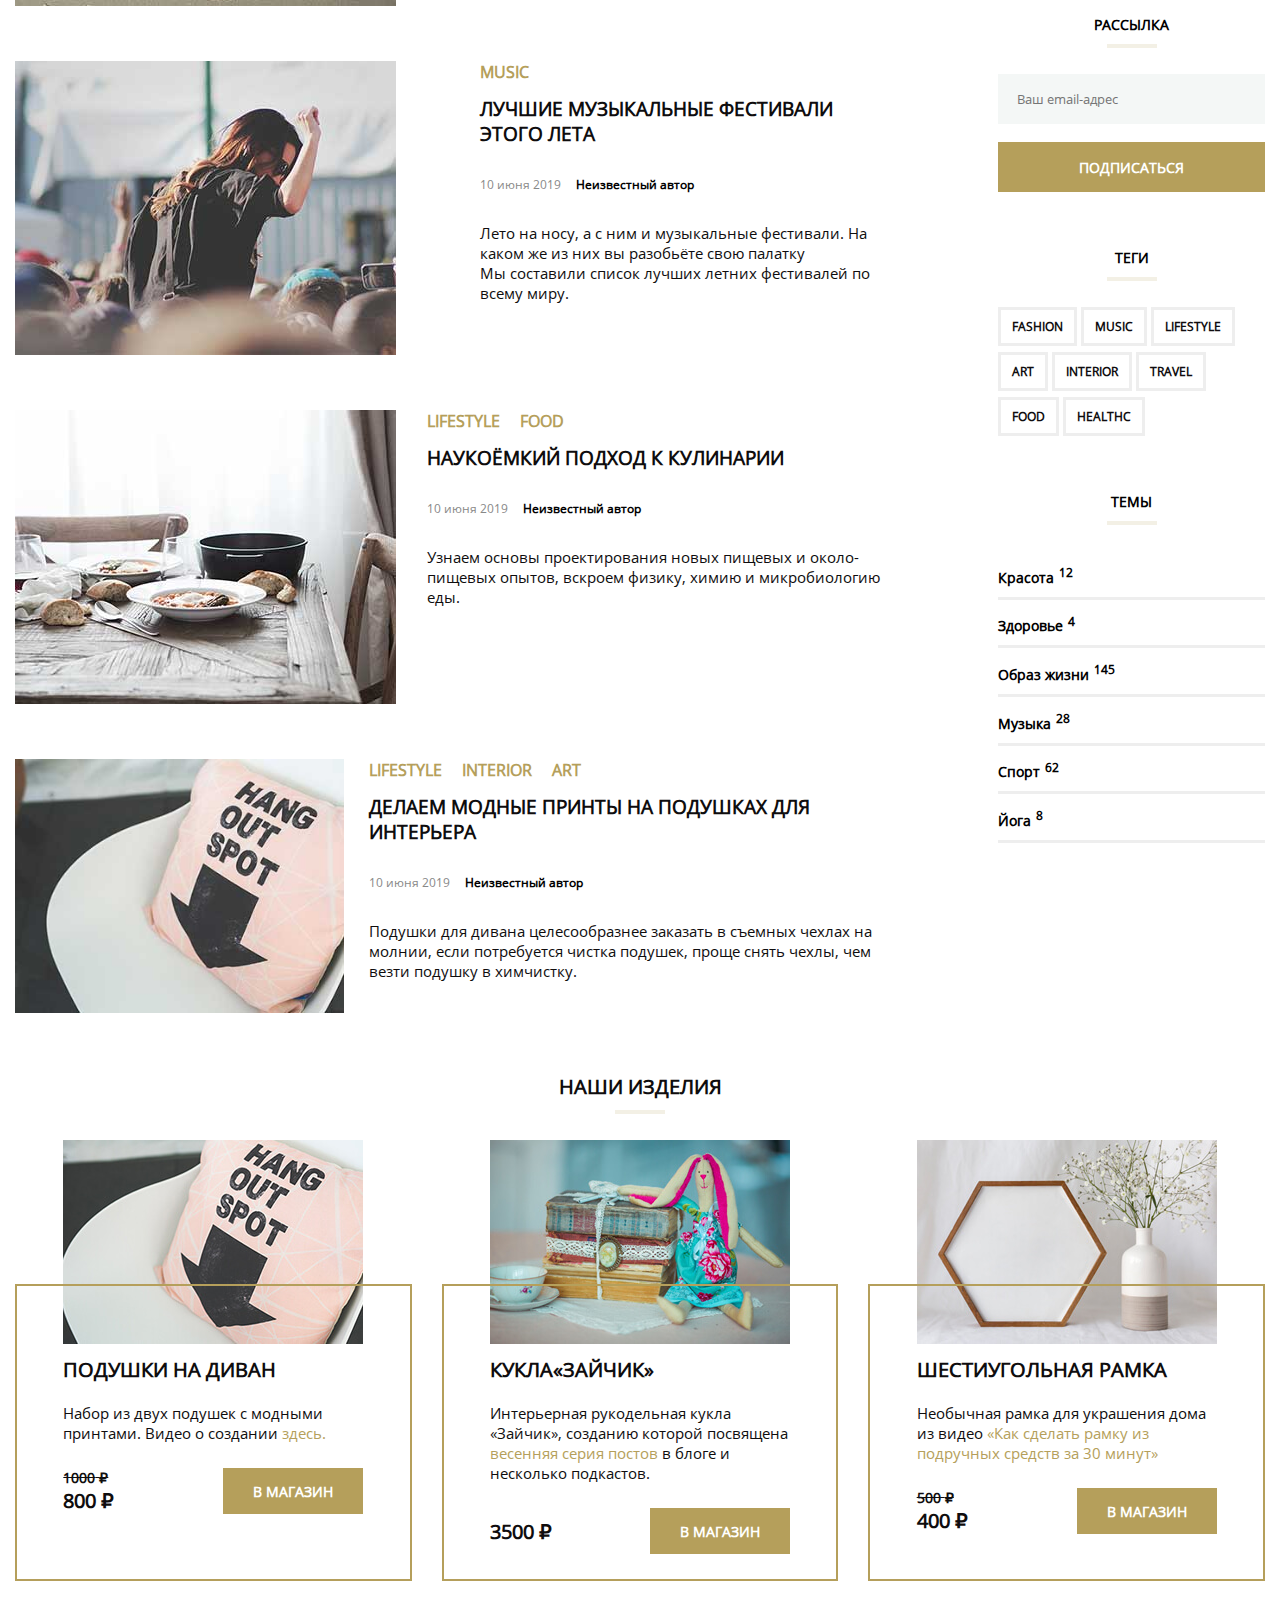
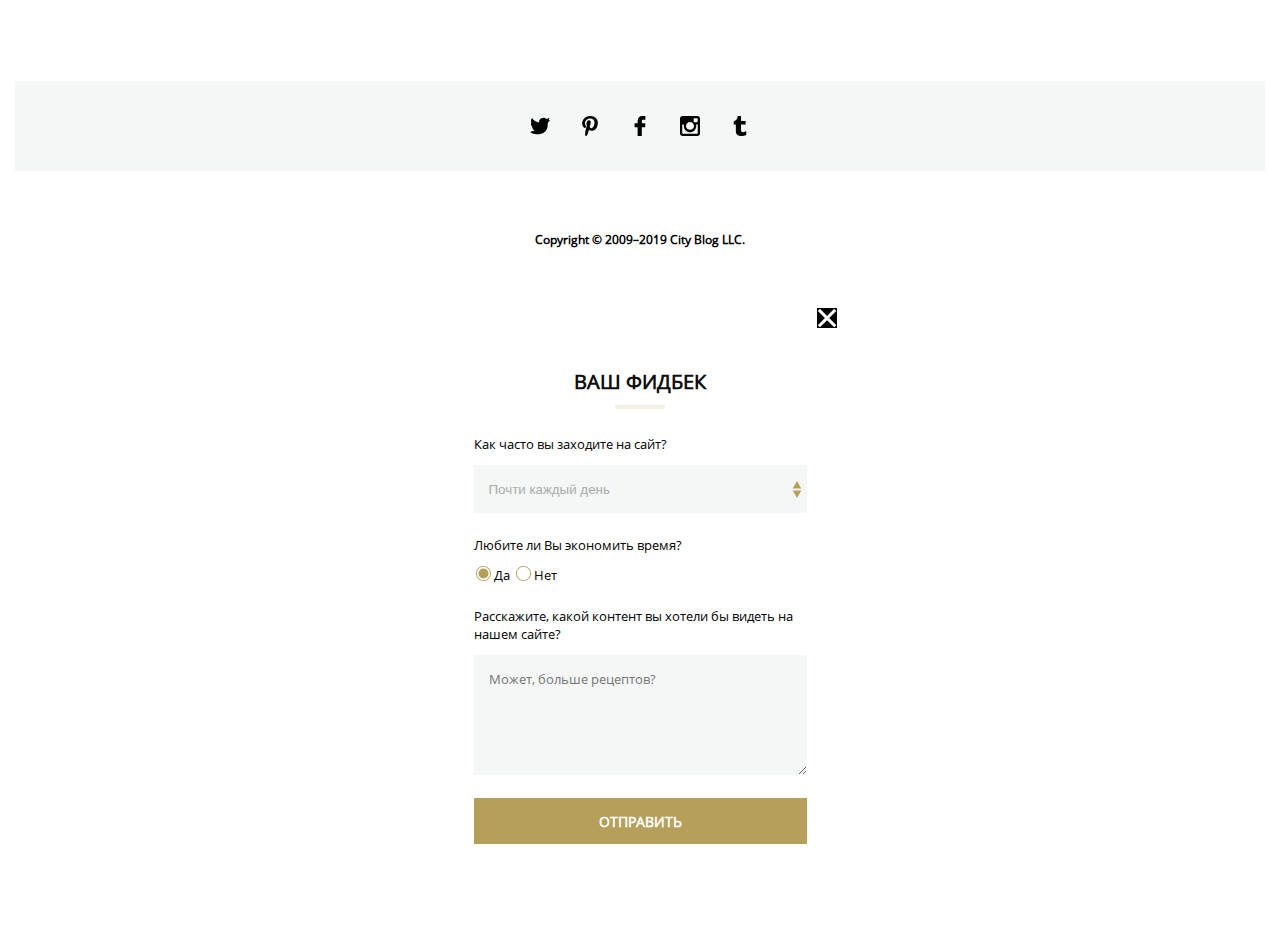
==== commit c0c5375e: "mq-diplom" ====
--- a/диплом 2/index.html
+++ b/диплом 2/index.html
@@ -18,19 +18,19 @@
             <li class="menu-list-item">
               <a class="menu-link" href="#0">Главная</a>
             </li>
-            <li class="menu-list-item">
+            <li class="menu-list-item part-menu">
               <a class="menu-link" href="#0">Посты</a>
             </li>
-            <li class="menu-list-item">
+            <li class="menu-list-item part-menu">
               <a class="menu-link" href="#0">Статьи</a>
             </li>
-            <li class="menu-list-item">
+            <li class="menu-list-item part-menu">
               <a class="menu-link" href="#0">Теги</a>
             </li>
-            <li class="menu-list-item">
+            <li class="menu-list-item part-menu">
               <a class="menu-link" href="#0">Темы</a>
             </li>
-            <li class="menu-list-item">
+            <li class="menu-list-item part-menu">
               <a class="menu-link" href="#0">Контакты</a>
             </li>
           </ul>
@@ -55,13 +55,13 @@
             <header class="frame-trends">
               <ul class="category">
                 <li class="category-item"><a href="#0">Lifestyle</a></li>
-                <li class="category-item"><a href="#0">Interior</a></li>
+                <li class="category-item part-category"><a href="#0">Interior</a></li>
               </ul>
               <h3 class="title-trends"><a href="#0">Сейчас в тренде: сад на подоконнике</a></h3>
             </header>
           </div>
         </article>
-        <article class="trend trend-two">
+        <article class="trend trend-two part-trend">
           <div class="content-trends">
             <header class="frame-trends">
               <ul class="category">
@@ -71,23 +71,23 @@
             </header>
           </div>
         </article>
-        <article class="trend trend-three">
+        <article class="trend trend-three part-trend">
           <div class="content-trends">
             <header class="frame-trends">
               <ul class="category">
                 <li class="category-item"><a href="#0">Lifestyle</a></li>
-                <li class="category-item"><a href="#0">Travel</a></li>
+                <li class="category-item part-category"><a href="#0">Travel</a></li>
               </ul>
               <h3 class="title-trends"><a href="#0">Собираемся в первый поход в горы</a></h3>
             </header>
           </div>
         </article>
-        <article class="trend trend-four">
+        <article class="trend trend-four part-trend">
           <div class="content-trends">
             <header class="frame-trends">
               <ul class="category">
                 <li class="category-item"><a href="#0">Food</a></li>
-                <li class="category-item"><a href="#0">Health</a></li>
+                <li class="category-item part-category"><a href="#0">Health</a></li>
               </ul>
               <h3 class="title-trends"><a href="#0">Сейчас в тренде: сколько витамина с в лимонах?</a></h3>
             </header>
@@ -106,7 +106,7 @@
             <header class="frame">
               <ul class="category">
                 <li class="category-item"><a href="#0">Travel</a></li>
-                <li class="category-item"><a href="#0">Health</a></li>
+                <li class="category-item part-category"><a href="#0">Health</a></li>
               </ul>
               <h3 class="article-title"><a href="#0">10 мест, ради которых стоит проснуться на рассвете</a></h3>
               <div class="frame-data"><time datetime="2019-06-10">10 июня 2019</time>
@@ -127,7 +127,7 @@
             <header class="frame">
               <ul class="category">
                 <li class="category-item"><a href="#0">Health</a></li>
-                <li class="category-item"><a href="#0">Lifestyle</a></li>
+                <li class="category-item part-category"><a href="#0">Lifestyle</a></li>
               </ul>
               <h3 class="article-title"><a href="#0">Йoга для начинающих в домашних условиях</a></h3>
               <div class="frame-data"><time datetime="2019-06-10">10 июня 2019</time>
@@ -169,7 +169,7 @@
             <header class="frame">
               <ul class="category">
                 <li class="category-item"><a href="#0">Lifestyle</a></li>
-                <li class="category-item"><a href="#0">Food</a></li>
+                <li class="category-item part-category"><a href="#0">Food</a></li>
               </ul>
               <h3 class="article-title"><a href="#0">Наукоёмкий подход к кулинарии</a></h3>
               <div class="frame-data"><time datetime="2019-06-10">10 июня 2019</time>
@@ -190,8 +190,8 @@
             <header class="frame">
               <ul class="category">
                 <li class="category-item"><a href="#0">Lifestyle</a></li>
-                <li class="category-item"><a href="#0">Interior</a></li>
-                <li ><a href="#0">Art</a></li>
+                <li class="category-item part-category"><a href="#0">Interior</a></li>
+                <li class="category-item part-category"><a href="#0">Art</a></li>
               </ul>
               <h3 class="article-title"><a href="#0">Делаем модные принты на подушках для интерьера</a></h3>
               <div class="frame-data"><time datetime="2019-06-10">10 июня 2019</time>
@@ -209,14 +209,14 @@
     <aside class="sidebar">
       <div class="latest-post">
         <section class="last-posts">
-          <h2>Новые посты</h2>
+          <h2 class="title-sidebar-one">Новые посты</h2>
           <article class="last-post">
             <div class="post-img"> 
               <img src="images/2.jpg" alt="10 мест">
             </div>
             <div class="post-content">
               <div class="data-post"><time datetime="2019-06-14">14 июня 2019</time></div>
-              <h3><a href="#0">10 мест, ради которых стоит проснуться</a></h3>
+              <h3 class="content-title"><a href="#0">10 мест, ради которых стоит проснуться</a></h3>
             </div>
           </article>
           <article class="last-post">
@@ -225,7 +225,7 @@
             </div>
             <div class="post-content">
               <div class="data-post"><time datetime="2019-06-14">14 июня 2019</time></div>
-              <h3><a href="#0">Йога для домашних</a></h3>
+              <h3 class="content-title"><a href="#0">Йога для домашних</a></h3>
             </div>
           </article>
           <article class="last-post">
@@ -234,7 +234,7 @@
             </div>
             <div class="post-content">
               <div class="data-post"><time datetime="2019-06-14">14 июня 2019</time></div>
-              <h3><a href="#0">как мы превратили классное место в балкон</a></h3>
+              <h3 class="content-title"><a href="#0">как мы превратили классное место в балкон</a></h3>
             </div>
           </article>
           <article class="last-post">
@@ -243,7 +243,7 @@
             </div>
             <div class="post-content">
               <div class="data-post"><time datetime="2019-06-14">14 июня 2019</time></div>
-              <h3><a href="#0">Кулинарный подход к науке</a></h3>
+              <h3 class="content-title"><a href="#0">Кулинарный подход к науке</a></h3>
             </div>
           </article>
           <article class="last-post">
@@ -253,7 +253,7 @@
             
             <div class="post-content">
               <div class="data-post"><time datetime="2019-06-14">14 июня 2019</time></div>
-              <h3><a href="#0">Лучшие прически для распущенных волос</a></h3>
+              <h3 class="content-title"><a href="#0">Лучшие прически для распущенных волос</a></h3>
             </div>
           </article>
           <div class="widgets">
@@ -273,7 +273,7 @@
           </div>
         </section>
         <section class="subscribe">
-          <h2>Рассылка</h2>
+          <h2 class="title-sidebar">Рассылка</h2>
           <form class="button-subscribe">
             <div class="button-subscribe-email">
               <label class="field-group">
@@ -289,38 +289,38 @@
           </form>
         </section>
         <section class="tags">
-          <h2>Теги</h2>
+          <h2 class="title-sidebar">Теги</h2>
           <ul class="tags-list">
             <li class="tag-item"><a class="tag" href="#0">fashion</a></li>
             <li class="tag-item"><a class="tag" href="#0">music</a></li>
             <li class="tag-item"><a class="tag" href="#0">lifestyle</a></li>
-            <li class="tag-item"><a class="tag" href="#0">art</a></li>
-            <li class="tag-item"><a class="tag" href="#0">interior</a></li>
-            <li class="tag-item"><a class="tag" href="#0">travel</a></li>
-            <li class="tag-item"><a class="tag" href="#0">food</a></li>
-            <li class="tag-item"><a class="tag" href="#0">healthc</a></li>
+            <li class="tag-item part-tag"><a class="tag" href="#0">art</a></li>
+            <li class="tag-item part-tag"><a class="tag" href="#0">interior</a></li>
+            <li class="tag-item part-tag"><a class="tag" href="#0">travel</a></li>
+            <li class="tag-item part-tag"><a class="tag" href="#0">food</a></li>
+            <li class="tag-item part-tag"><a class="tag" href="#0">healthc</a></li>
           </ul>
         </section>
         <section class="categories">
-          <h2>темы</h2>
+          <h2 class="title-sidebar">темы</h2>
           <ul class="categories-list">
             <li class="categories-list-item">
-              <a class="categories-link" href="#0">Красота<sup>12</sup></a>
-            </li>
-            <li class="categories-list-item">
-              <a class="categories-link" href="#0">Здоровье<sup>4</sup></a>
-            </li>
-            <li class="categories-list-item">
-              <a class="categories-link" href="#0">Образ жизни<sup>145</sup></a>
-            </li>
-            <li class="categories-list-item">
-              <a class="categories-link" href="#0">Музыка<sup>28</sup></a>
-            </li>
-            <li class="categories-list-item">
-              <a class="categories-link" href="#0">Спорт<sup>62</sup></a>
-            </li>
-            <li class="categories-list-item">
-              <a class="categories-link" href="#0">Йога<sup>8</sup></a>
+              <a class="categories-link" href="#0">Красота<sup class="rating">12</sup></a>
+            </li>
+            <li class="categories-list-item">
+              <a class="categories-link" href="#0">Здоровье<sup class="rating">4</sup></a>
+            </li>
+            <li class="categories-list-item">
+              <a class="categories-link" href="#0">Образ жизни<sup class="rating">145</sup></a>
+            </li>
+            <li class="categories-list-item">
+              <a class="categories-link" href="#0">Музыка<sup class="rating">28</sup></a>
+            </li>
+            <li class="categories-list-item">
+              <a class="categories-link" href="#0">Спорт<sup class="rating">62</sup></a>
+            </li>
+            <li class="categories-list-item">
+              <a class="categories-link" href="#0">Йога<sup class="rating">8</sup></a>
             </li>
           </ul>
         </section>
@@ -363,7 +363,7 @@
               </div>
             </div>
           </article>
-          <article class="shop">
+          <article class="shop part-shop">
             <picture class="img-shop">
               <source srcset="images/shop-item-mobile2.jpg" media="(max-width: 768px)">
               <source srcset="images/shop-item-tablet2.jpg" media="(max-width: 1199px)">
@@ -430,22 +430,22 @@
             <span class="socials-link-text">twitter</span>
           </a>
         </li>
-        <li class="socials-item">
+        <li class="socials-item part-socials">
           <a href="#0" class="socials-link socials-link-painterest">
             <span class="socials-link-text">painterest</span>
           </a>
         </li>
-        <li class="socials-item">
+        <li class="socials-item part-socials">
           <a href="#0" class="socials-link socials-link-facebook">
             <span class="socials-link-text">facebook</span>
           </a>
         </li>
-        <li class="socials-item">
+        <li class="socials-item part-socials">
           <a href="#0" class="socials-link socials-link-instagram">
             <span class="socials-link-text">instagram</span>
           </a>
         </li>
-        <li class="socials-item">
+        <li class="socials-item part-socials">
           <a href="#0" class="socials-link socials-link-tumblr">
             <span class="socials-link-text">tumblr</span>
           </a>
--- a/диплом 2/css/style.css
+++ b/диплом 2/css/style.css
@@ -3,14 +3,7 @@
 }
 
 @font-face {
-  font-family: opensans-bold;
-  src: url(../fonts/OpenSans-Bold.ttf), url(../fonts/OpenSans-Bold.woff), url(../fonts/OpenSans-Bold.woff2);
-  font-weight: 400;
-  font-style: normal;
-}
-
-@font-face {
-  font-family: opensans-regular;
+  font-family: opensans;
   src: url(../fonts/OpenSans-Regular.ttf), url(../fonts/OpenSans-Regular.woff), url(../fonts/OpenSans-Regular.woff2);
   font-weight: 400;
   font-style: normal;
@@ -88,7 +81,8 @@
   margin-right: auto;
   text-align: center;
   text-transform: uppercase;
-  font-family: opensans-bold, Arial, sans-serif;
+  font-family: opensans, Arial, sans-serif;
+  font-weight: 600;
   position: relative;
   z-index: 999;
   font-size: 45px;
@@ -101,7 +95,7 @@
   height: 41px;
 }
 
-.menu-list-item:nth-child(n + 2) {
+.part-menu {
   margin-left: 32px;
 }
 
@@ -115,7 +109,7 @@
   text-decoration: none;
   color: #ded2e4;
   font-size: 13px;
-  font-family: opensans-regular, Arial, sans-serif;
+  font-family: opensans, Arial, sans-serif;
   text-transform: uppercase;
 }
 
@@ -140,10 +134,10 @@
   margin: 0;
   margin-bottom: 40px;
   position: relative;
-  font-family: opensans-bold, Arial, sans-serif;
+  font-family: opensans, Arial, sans-serif;
   font-size: 20px;
   color: #0f0d0e;
-  font-family: opensans-bold, Arial, sans-serif;
+  font-weight: 600;
 }
 
 .trend {
@@ -180,7 +174,8 @@
   padding-top: 10px;
   color: #ffffff;
   font-size: 20px;
-  font-family: opensans-bold, Arial, sans-serif;
+  font-family: opensans, Arial, sans-serif;
+  font-weight: 600;
 }
 
 .section-title {
@@ -230,16 +225,17 @@
   padding-top: 60px;
 }
 
-.main {
-  flex: 1;
-  margin-right: 110px;
-}
+/* .main { */
+/* flex: 1; */
+/* margin-right: 110px; */
+
+
 
 .post {
   display: flex;
 }
 
-.category-item:nth-child(n+2) {
+.part-category {
   margin-left: 16px;
 }
 
@@ -248,7 +244,8 @@
   list-style-type: none;
   text-transform: uppercase;
   color: #b59f5b;
-  font-family: opensans-bold, Arial, sans-serif;
+  font-family: opensans, Arial, sans-serif;
+  font-weight: 600;
 }
 
 .category-item:hover {
@@ -258,7 +255,8 @@
 .article-title {
   text-transform: uppercase;
   color: #0f0d0e;
-  font-family: opensans-bold, Arial, sans-serif;
+  font-family: opensans, Arial, sans-serif;
+  font-weight: 600;
   margin: 0;
   padding-top: 13px;
   padding-bottom: 30px;
@@ -276,13 +274,14 @@
 
 time {
   color: #888888;
-  font-family: opensans-regular, Arial, sans-serif;
+  font-family: opensans, Arial, sans-serif;
 }
 
 .article-author {
   font-style: normal;
   margin-left: 15px;
-  font-family: opensans-bold, Arial, sans-serif;
+  font-family: opensans, Arial, sans-serif;
+  font-weight: 600;
 }
 
 p {
@@ -290,13 +289,15 @@
   margin-bottom: 0;
   color: #0f0d0e;
   font-size: 15px;
-  font-family: opensans-regular, Arial, sans-serif;
+  font-family: opensans, Arial, sans-serif;
+
 }
 
 /* sidebar */
 
 .sidebar {
-  width: 25%;
+  width: 40%;
+  margin-left: 115px;
 }
 
 .last-post {
@@ -315,10 +316,7 @@
   flex: 1;
 }
 
-.last-posts>h2,
-.subscribe>h2,
-.tags>h2,
-.categories>h2 {
+.title-sidebar-one {
   text-transform: uppercase;
   text-align: center;
   justify-content: center;
@@ -327,21 +325,30 @@
   margin-bottom: 40px;
   position: relative;
   font-size: 14px;
-  font-family: opensans-bold, Arial, sans-serif;
-}
-
-.last-posts>h2:nth-child(n+2),
-.subscribe>h2,
-.tags>h2,
-.categories>h2 {
+  font-family: opensans, Arial, sans-serif;
+  font-weight: 600;
+}
+
+.title-sidebar {
+  text-transform: uppercase;
+  text-align: center;
+  justify-content: center;
+  align-items: center;
+  margin: 0;
+  margin-bottom: 40px;
+  position: relative;
+  font-size: 14px;
+  font-family: opensans, Arial, sans-serif;
+  font-weight: 600;
+}
+
+.title-sidebar {
   margin-top: 56px;
 }
 
-.last-posts>h2::after,
-.subscribe>h2::after,
-.tags>h2::after,
-.categories>h2::after,
-.section-title::after {
+.title-sidebar::after,
+.section-title::after,
+.title-sidebar-one::after {
   content: "";
   display: block;
   width: 50px;
@@ -354,14 +361,15 @@
   opacity: 0.40;
 }
 
-.post-content>h3 {
+.content-title {
   text-transform: uppercase;
   margin: 0;
   font-size: 14px;
-  font-family: opensans-bold, Arial, sans-serif;
-}
-
-.post-content>h3:hover {
+  font-family: opensans, Arial, sans-serif;
+  font-weight: 600;
+}
+
+.content-title:hover {
   color: #b59f5b;
 }
 
@@ -382,7 +390,7 @@
   background-color: #f4f7f6;
   border: none;
   font-size: 13px;
-  font-family: opensans-regular, Arial, sans-serif;
+  font-family: opensans, Arial, sans-serif;
 }
 
 .field:focus {
@@ -427,7 +435,7 @@
   background-color: #f4f7f6;
   border: none;
   font-size: 13px;
-  font-family: opensans-regular, Arial, sans-serif;
+  font-family: opensans, Arial, sans-serif;
 }
 
 .field-email:focus {
@@ -444,7 +452,8 @@
   font-size: 14px;
   text-transform: uppercase;
   color: #ffffff;
-  font-family: opensans-bold, Arial, sans-serif;
+  font-family: opensans, Arial, sans-serif;
+  font-weight: 600;
 }
 
 .submit:hover {
@@ -459,7 +468,8 @@
   text-align: center;
   color: #0f0d0e;
   font-size: 12px;
-  font-family: opensans-bold, Arial, sans-serif;
+  font-family: opensans, Arial, sans-serif;
+  font-weight: 600;
 }
 
 .tag {
@@ -469,7 +479,7 @@
   padding: 8px 11px;
 }
 
-.tag-item:nth-child(n+4) {
+.part-tag {
   margin-top: 6px;
 }
 
@@ -490,14 +500,15 @@
 .categories-link {
   text-decoration: none;
   font-size: 14px;
-  font-family: opensans-bold, Arial, sans-serif;
+  font-family: opensans, Arial, sans-serif;
+  font-weight: 600;
 }
 
 .categories-list {
   list-style-type: none;
 }
 
-sup {
+.rating {
   padding-left: 5px;
   font-size: 12px;
 }
@@ -546,14 +557,15 @@
   color: #0f0d0e;
   text-transform: uppercase;
   font-size: 20px;
-  font-family: opensans-bold, Arial, sans-serif;
+  font-family: opensans, Arial, sans-serif;
+  font-weight: 600;
 }
 
 .shop-information {
   margin-bottom: 25px;
   margin-top: 10px;
   font-size: 15px;
-  font-family: opensans-regular, Arial, sans-serif;
+  font-family: opensans, Arial, sans-serif;
 }
 
 .shop-description:hover {
@@ -568,13 +580,15 @@
   font-size: 14px;
   text-decoration: line-through;
   color: #0f0d0e;
-  font-family: opensans-bold, Arial, sans-serif;
+  font-family: opensans, Arial, sans-serif;
+  font-weight: 600;
 }
 
 .shop-price {
   font-size: 20px;
   color: #0f0d0e;
-  font-family: opensans-bold, Arial, sans-serif;
+  font-family: opensans, Arial, sans-serif;
+  font-weight: 600;
 }
 
 .shop-button {
@@ -585,7 +599,8 @@
   background-color: #b59f5b;
   border: none;
   color: #ffffff;
-  font-family: opensans-bold, Arial, sans-serif;
+  font-family: opensans, Arial, sans-serif;
+  font-weight: 600;
 }
 
 .shop-button:hover {
@@ -652,14 +667,15 @@
 .info-sait {
   text-align: center;
   font-size: 12px;
-  font-family: opensans-bold, Arial, sans-serif;
+  font-family: opensans, Arial, sans-serif;
+  font-weight: 600;
 }
 
 .socials {
   padding: 35px 0px;
 }
 
-.socials-item:nth-of-type(n+2) {
+.part-socials {
   margin-left: 30px;
 }
 
@@ -669,6 +685,7 @@
 
   .post-thumb {
     margin-right: 25px;
+    width: 90%;
   }
 
   .hamb,
@@ -685,7 +702,7 @@
     width: 24.625%;
   }
 
-  .trend:nth-of-type(n+2) {
+  .part-trend {
     margin-left: 0.5%;
   }
 
@@ -693,7 +710,7 @@
     margin-bottom: 55px;
   }
 
-  .shop:nth-child(2) {
+  .part-shop {
     margin-left: 30px;
     margin-right: 30px;
   }
@@ -1001,6 +1018,12 @@
     padding-left: 15px;
     padding-right: 15px;
   }
+
+  .container-menu {
+    display: block;
+  }
+
+
 
   .header {
     background-image: url(../images/banner-mobile.jpg);
@@ -1182,7 +1205,7 @@
   display: block;
   font-size: 13px;
   margin-bottom: 12px;
-  font-family: opensans-regular, Arial, sans-serif;
+  font-family: opensans, Arial, sans-serif;
 }
 
 .field-input {
@@ -1196,7 +1219,7 @@
   height: 120px;
   background-color: #f4f7f6;
   color: a9acab;
-  font-family: opensans-regular, Arial, sans-serif;
+  font-family: opensans, Arial, sans-serif;
 }
 
 .form-group {
@@ -1211,21 +1234,22 @@
   background-color: #b59f5b;
   border: none;
   color: #ffffff;
-  font-family: opensans-bold, Arial, sans-serif;
+  font-family: opensans, Arial, sans-serif;
+  font-weight: 600;
 }
 
 .agree {
   margin-left: 20px;
   position: relative;
   font-size: 13px;
-  font-family: opensans-regular, Arial, sans-serif;
+  font-family: opensans, Arial, sans-serif;
 }
 
 .desagree {
   margin-left: 20px;
   position: relative;
   font-size: 13px;
-  font-family: opensans-regular, Arial, sans-serif;
+  font-family: opensans, Arial, sans-serif;
 }
 
 .agree::before {
@@ -1237,6 +1261,8 @@
   position: absolute;
   width: 15px;
   height: 15px;
+  left: -18px;
+  top: 0;
 }
 
 .desagree::before {
